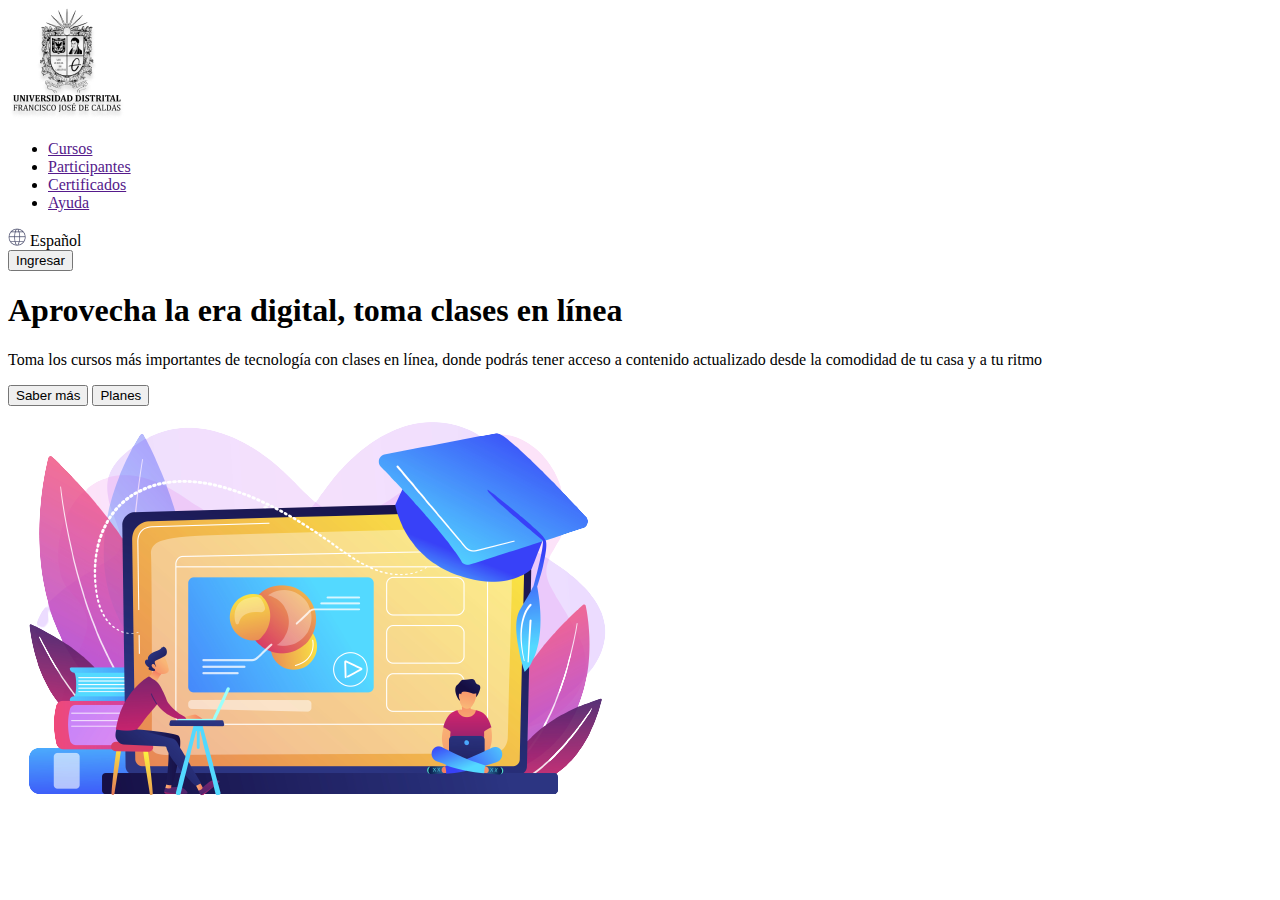
==== punto1-3/index.html @ 53bc2832 "Creación de secciones en main" ====
<!DOCTYPE html>
<html lang="en">
<head>
    <meta charset="UTF-8">
    <meta name="viewport" content="width=device-width, initial-scale=1.0">
    <title>Document</title>
</head>
<body>
    <header>
        <div class="header__navigator">
            <img src="./public/images/header-logo.png" alt="header logo">
            <nav>
                <ul>
                    <li><a href="">Cursos</a></li>
                    <li><a href="">Participantes</a></li>
                    <li><a href="">Certificados</a></li>
                    <li><a href="">Ayuda</a></li>
                </ul>
            </nav>
        </div>
        <div class="header__settings">
            <div class="languaje">
                <img src="./public/images/header-world.png" alt="header world">
                <span>Español</span>
            </div>
            <button>Ingresar</button>
        </div>
    </header>

    <main>
        <section id="banner">
            <div class="banner__info">
                <div class="banner_text">
                    <h1>Aprovecha la era digital, toma clases en línea</h1>
                    <p>Toma los cursos más importantes de tecnología con clases en línea, donde podrás tener acceso a contenido actualizado desde la comodidad de tu casa y a tu ritmo</p>
                </div>
                <div class="banner__buttons">
                    <button>Saber más</button>
                    <button>Planes</button>
                </div>
            </div>
            <img src="./public/images/banner-online.png" alt="banner online">
        </section>
        <section id="section-1"></section>
        <section id="section-2"></section>


    </main>
    
    <footer></footer>
</body>
</html>
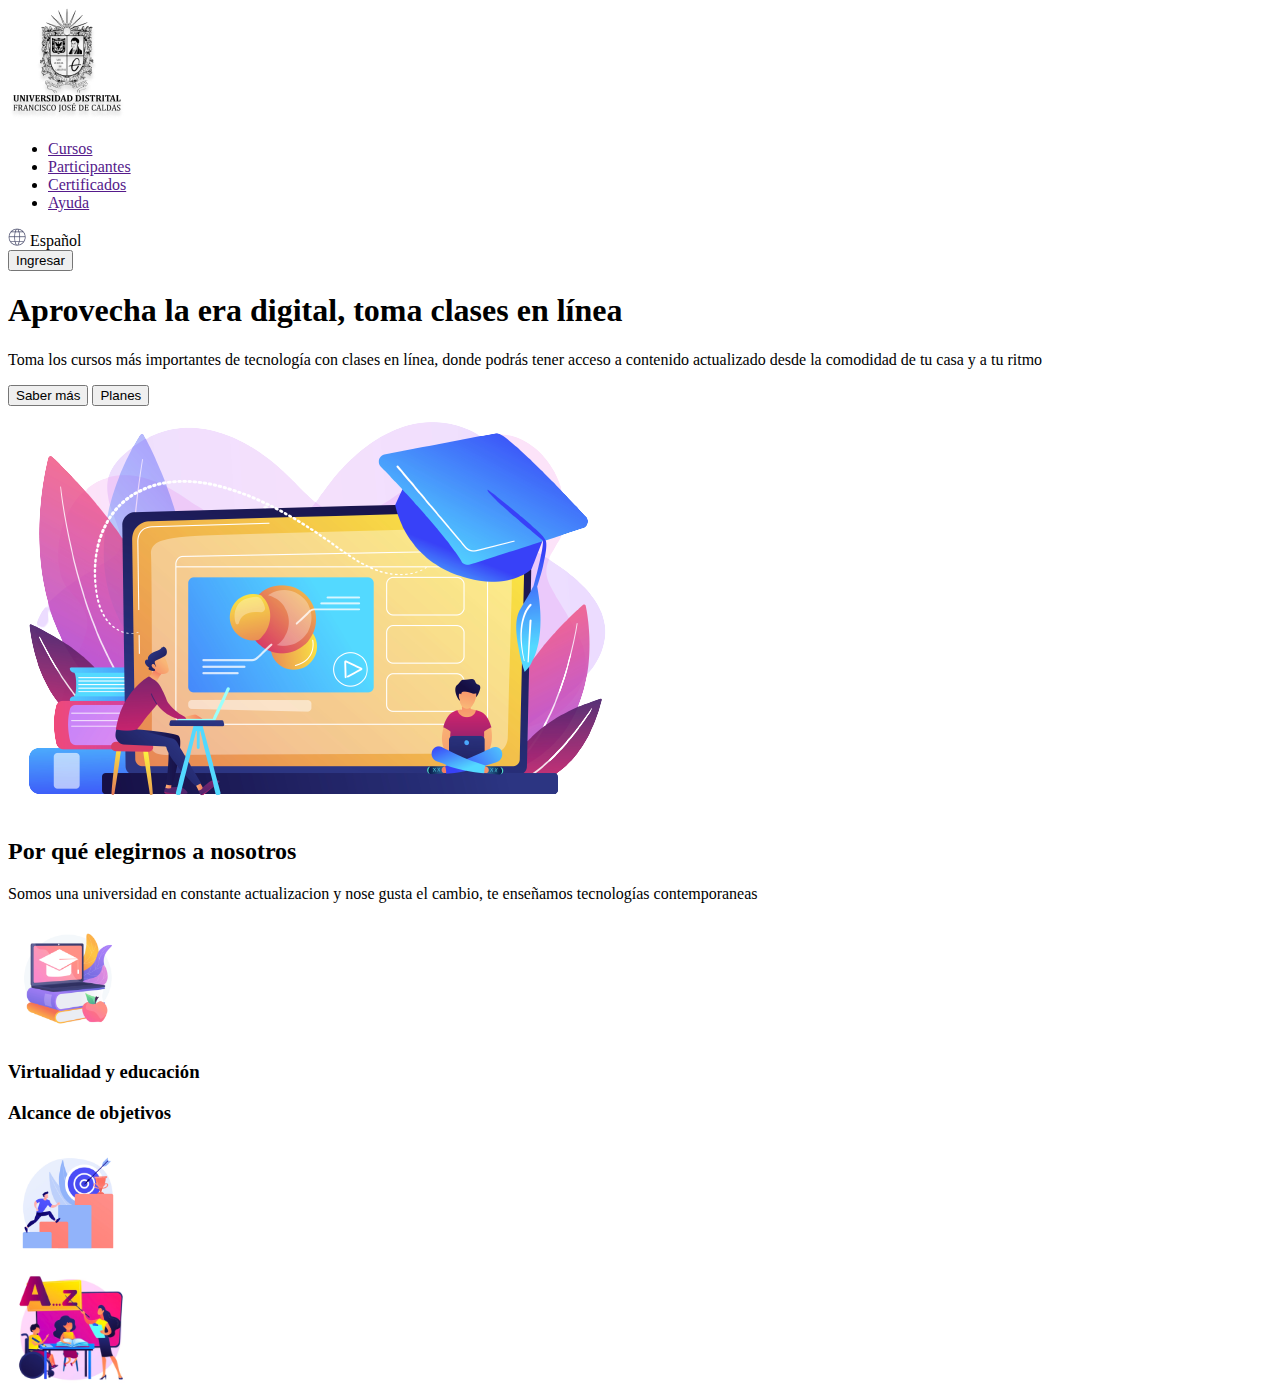
==== commit 6992a72d: "Creación de section 1 con html" ====
--- a/punto1-3/index.html
+++ b/punto1-3/index.html
@@ -41,10 +41,38 @@
             </div>
             <img src="./public/images/banner-online.png" alt="banner online">
         </section>
-        <section id="section-1"></section>
+        <section id="section-1">
+            <div class="section-1__info">
+                <h2>Por qué elegirnos a nosotros</h2>
+                <p>Somos una universidad en constante actualizacion y nose gusta el cambio, te enseñamos tecnologías contemporaneas</p>
+            </div>
+            <div class="card-1">
+                <img 
+                src="./public/images/section1-education.png" 
+                alt="eductaion"
+                width="120px"
+                height="120px"
+                >
+            </div>
+            <h3>Virtualidad y educación</h3>
+            <div class="card-2">
+                <h3>Alcance de objetivos</h3>
+                <img src="./public/images/section1-goals.png"
+                alt="goals"
+                width="120px"
+                height="120px"                
+                >
+            </div>
+            <div class="card-3">
+                <img 
+                src="./public/images/section1-teach.png" 
+                alt="teach"
+                width="120px"
+                height="120px"
+                >
+            </div>
+        </section>
         <section id="section-2"></section>
-
-
     </main>
     
     <footer></footer>
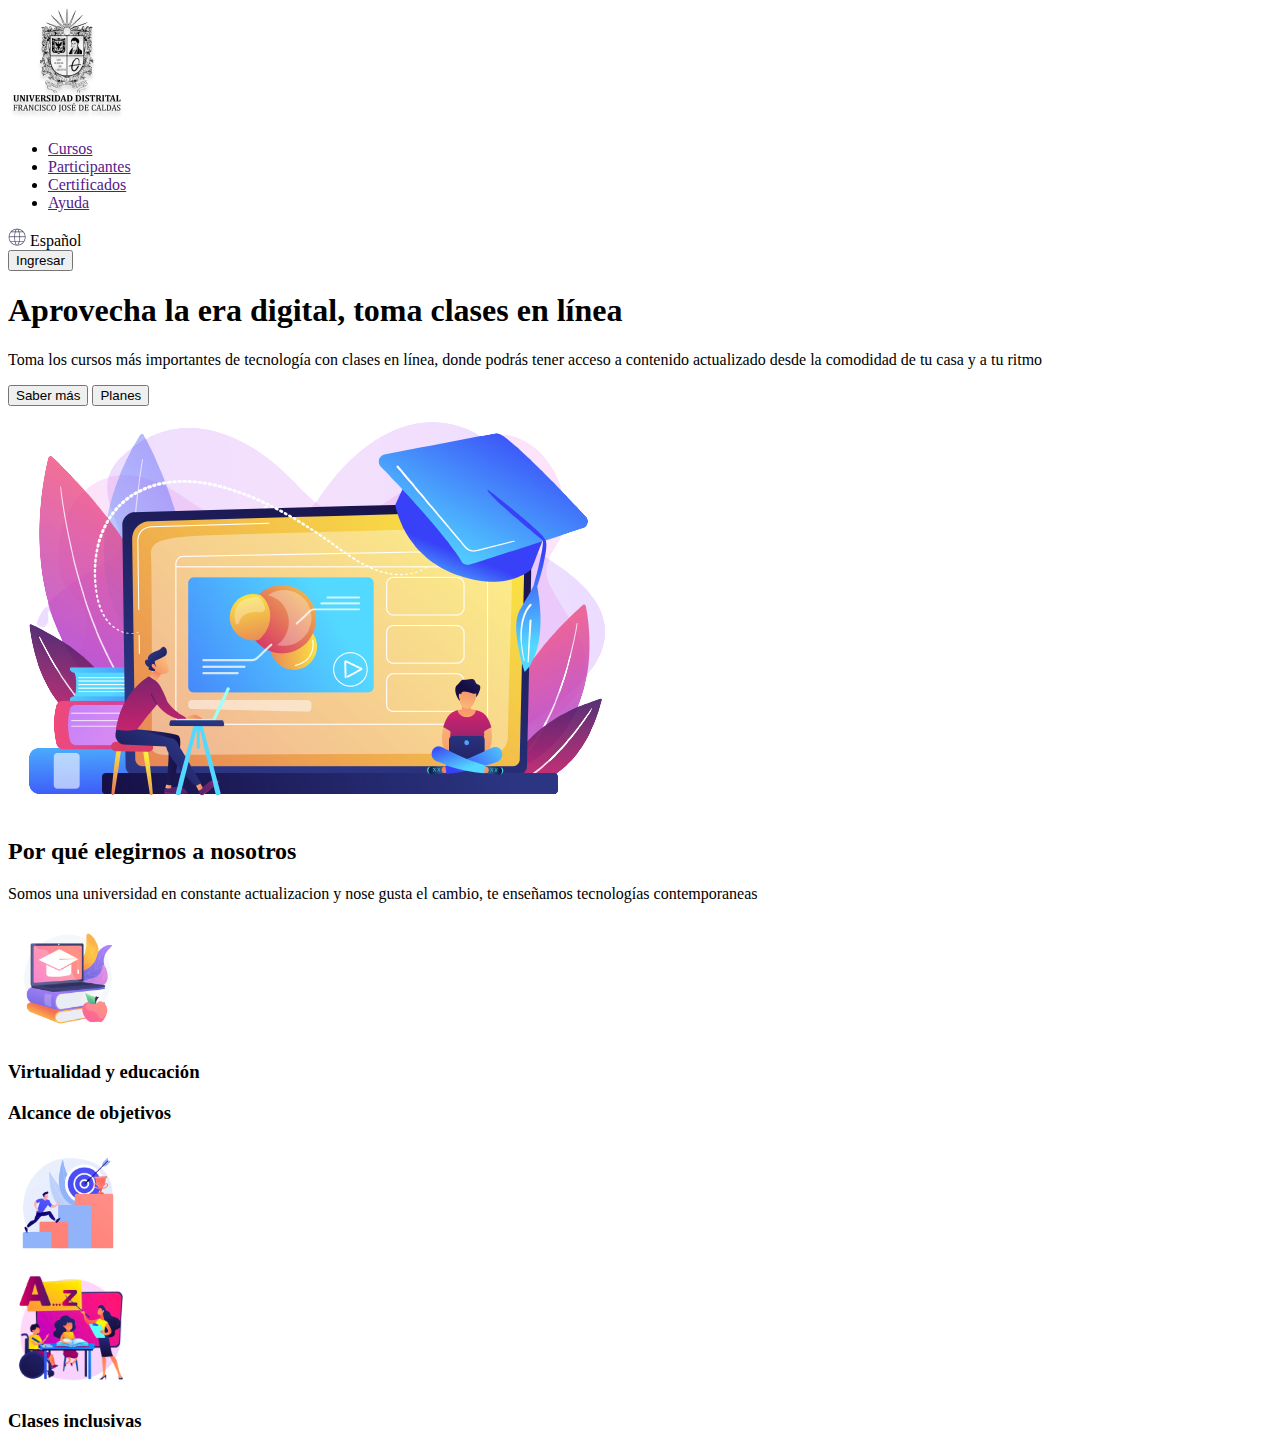
==== commit b3575ba6: "Creación de section 1 con html 02" ====
--- a/punto1-3/index.html
+++ b/punto1-3/index.html
@@ -69,8 +69,9 @@
                 alt="teach"
                 width="120px"
                 height="120px"
-                >
+                >                
             </div>
+            <h3>Clases inclusivas</h3>
         </section>
         <section id="section-2"></section>
     </main>
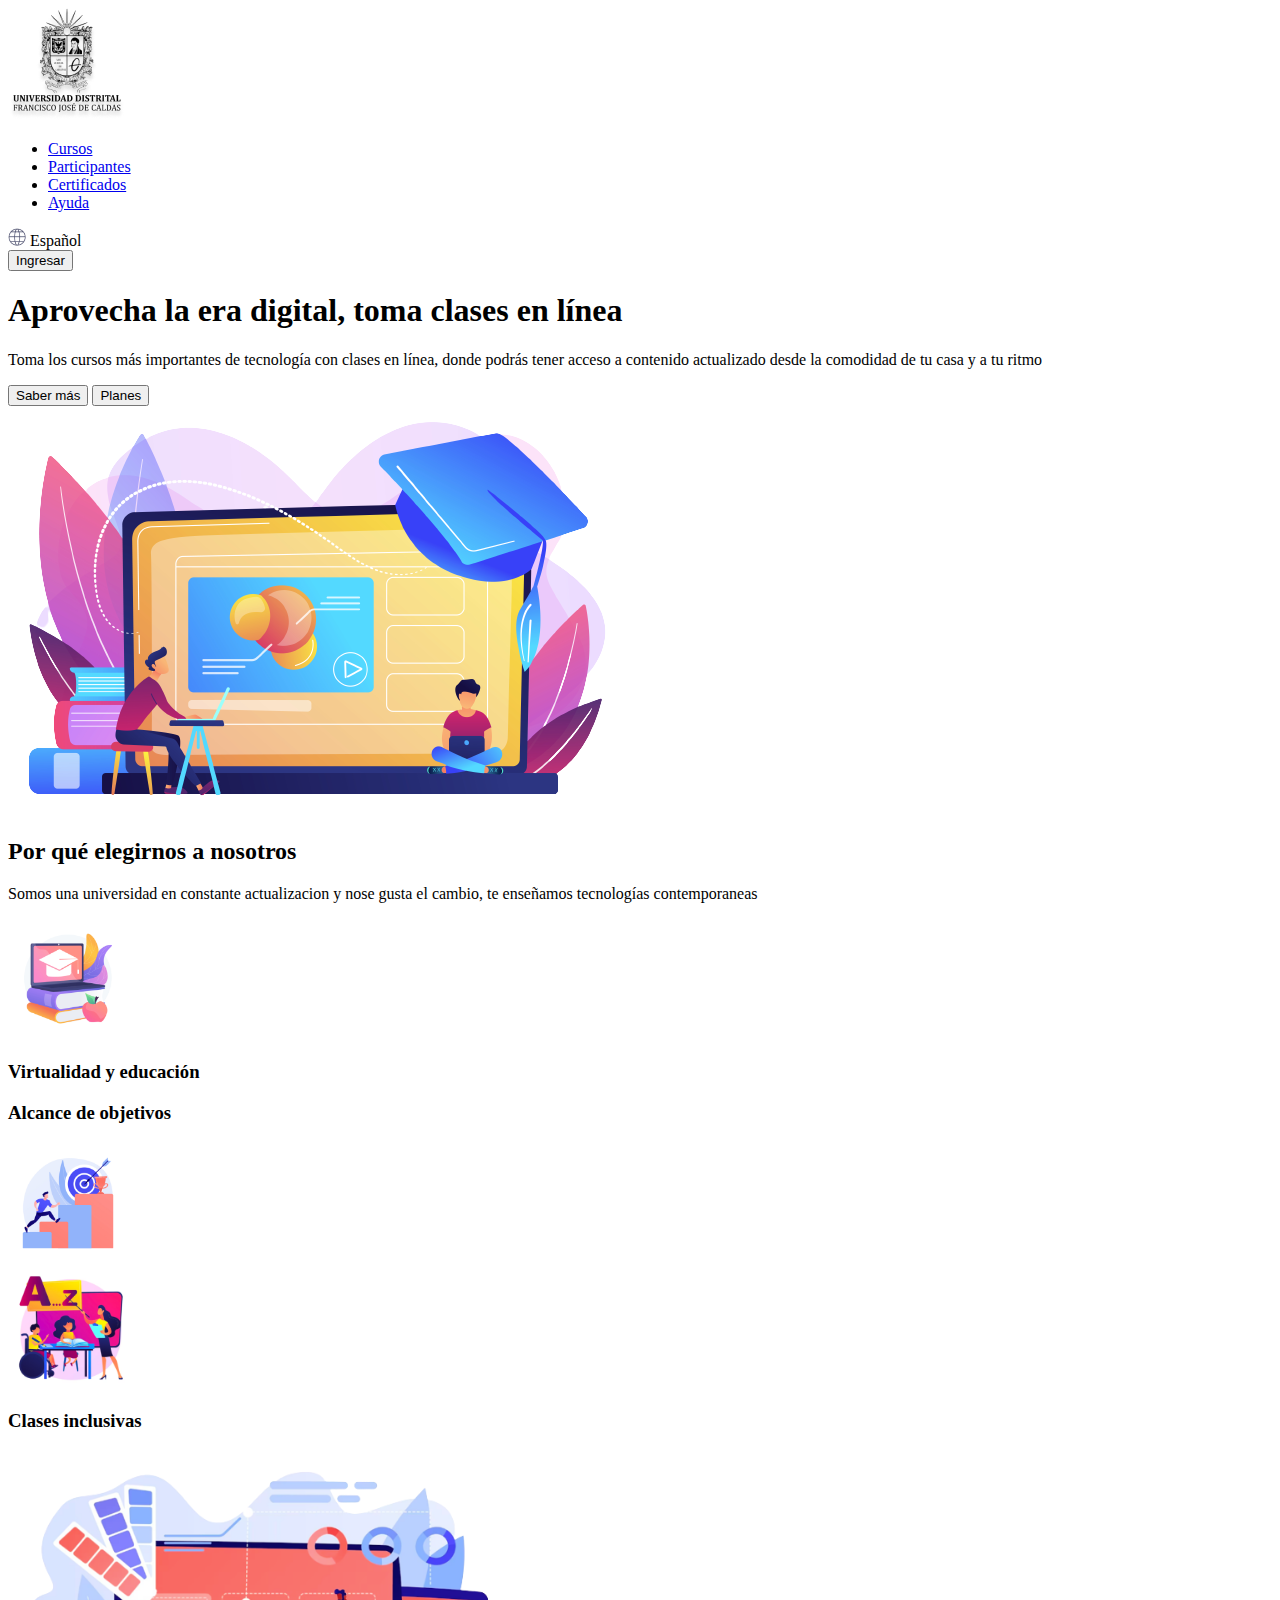
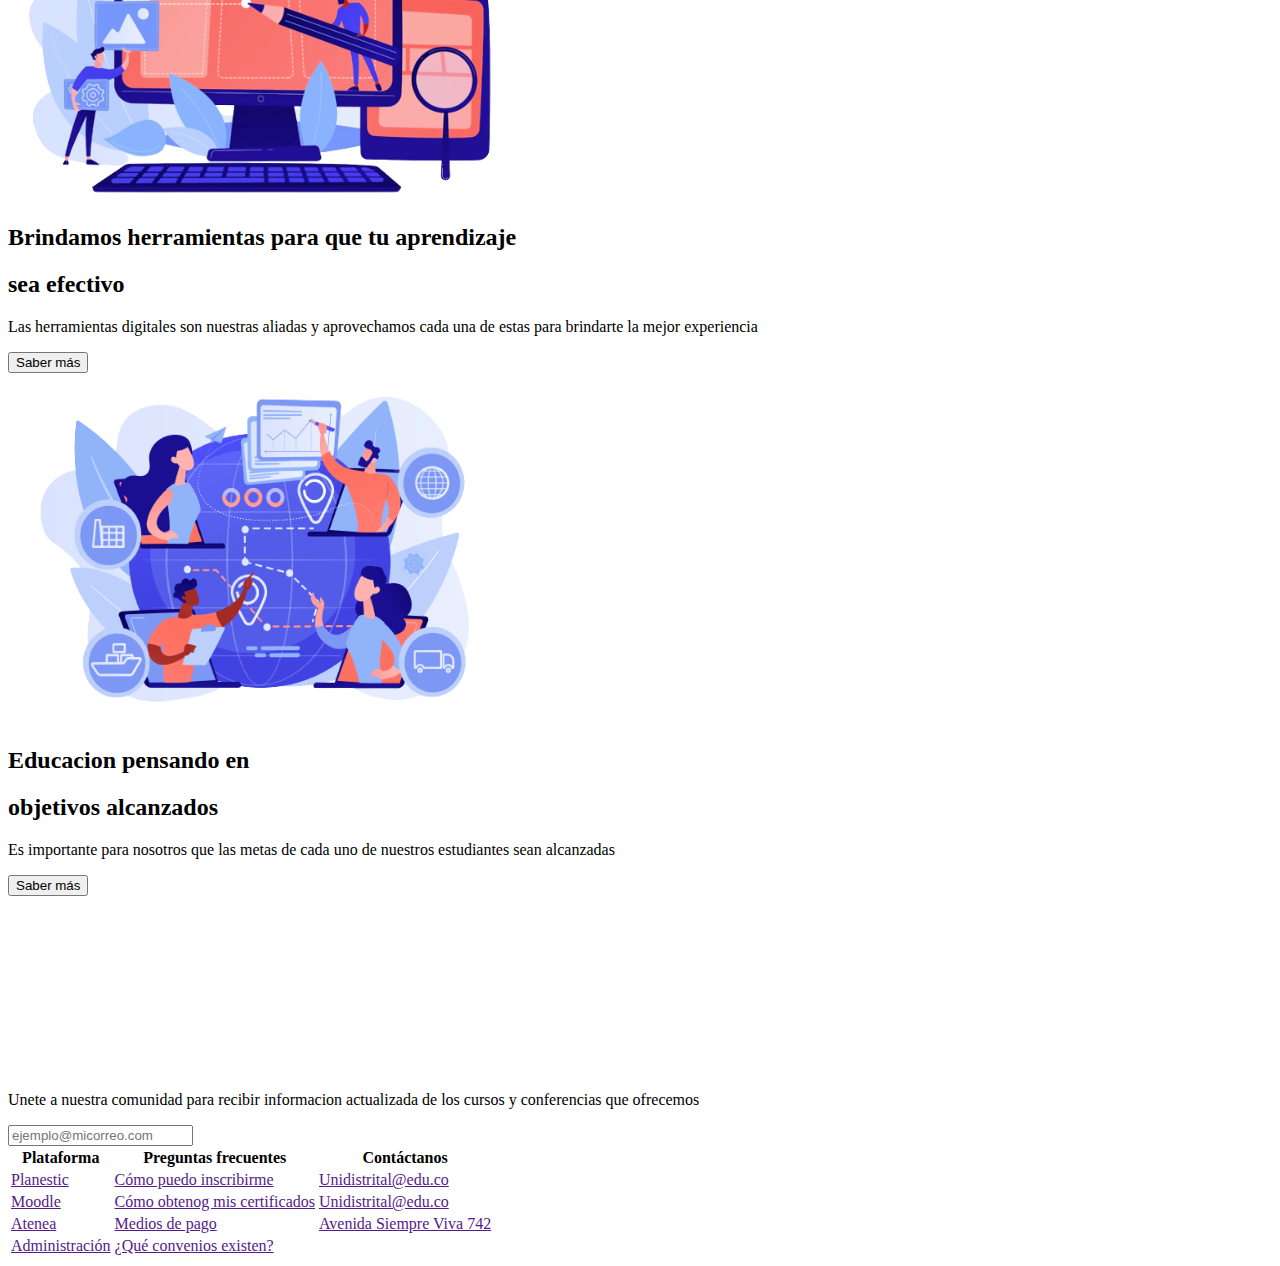
==== commit 496cfc7e: "Creación de section 1 con html 02" ====
--- a/punto1-3/index.html
+++ b/punto1-3/index.html
@@ -11,10 +11,10 @@
             <img src="./public/images/header-logo.png" alt="header logo">
             <nav>
                 <ul>
-                    <li><a href="">Cursos</a></li>
-                    <li><a href="">Participantes</a></li>
-                    <li><a href="">Certificados</a></li>
-                    <li><a href="">Ayuda</a></li>
+                    <li><a href="#banner">Cursos</a></li>
+                    <li><a href="#section-1">Participantes</a></li>
+                    <li><a href="#section-2">Certificados</a></li>
+                    <li><a href="#footer">Ayuda</a></li>
                 </ul>
             </nav>
         </div>
@@ -46,7 +46,7 @@
                 <h2>Por qué elegirnos a nosotros</h2>
                 <p>Somos una universidad en constante actualizacion y nose gusta el cambio, te enseñamos tecnologías contemporaneas</p>
             </div>
-            <div class="card-1">
+            <div class="section-1__card">
                 <img 
                 src="./public/images/section1-education.png" 
                 alt="eductaion"
@@ -55,7 +55,7 @@
                 >
             </div>
             <h3>Virtualidad y educación</h3>
-            <div class="card-2">
+            <div class="section-1__card">
                 <h3>Alcance de objetivos</h3>
                 <img src="./public/images/section1-goals.png"
                 alt="goals"
@@ -63,7 +63,7 @@
                 height="120px"                
                 >
             </div>
-            <div class="card-3">
+            <div class="section-1__card">
                 <img 
                 src="./public/images/section1-teach.png" 
                 alt="teach"
@@ -73,9 +73,90 @@
             </div>
             <h3>Clases inclusivas</h3>
         </section>
-        <section id="section-2"></section>
+        <section id="section-2">
+            <div class="section-2__info">
+                <img 
+                src="./public/images/section2-tools.png" 
+                alt="tools"
+                width="500px"
+                height="350px"
+                >
+            </div>
+            <h2>Brindamos herramientas para que tu aprendizaje</h2>
+            <h2>sea efectivo</h2>
+            <p>Las herramientas digitales son nuestras aliadas y aprovechamos cada una de estas para 
+                brindarte la mejor experiencia
+            </p>
+            <button>Saber más</button>
+            <div class="section-2__info">
+                <img 
+                src="./public/images/section2-goals.png" 
+                alt="goals"
+                width="500px"
+                height="350px"
+                >
+            </div>
+            <h2>Educacion pensando en</h2>
+            <h2>objetivos alcanzados</h2>
+            <p>Es importante para nosotros que las metas de cada uno de nuestros estudiantes sean alcanzadas
+            </p>
+            <button>Saber más</button>
+        </section>
     </main>
     
-    <footer></footer>
+    <footer id="footer">
+        <div class="footer__info">
+            <img 
+            src="./public/images/footer-logo.png" 
+            alt="logo"
+            width="200px"
+            height="175px"
+            >
+            <p>Unete a nuestra comunidad para recibir informacion actualizada de los cursos y conferencias que 
+                ofrecemos
+            </p>
+            <form action="">
+                <input type="email"
+                placeholder="ejemplo@micorreo.com"
+                name="user_email"
+                >
+            </form>
+
+        </div>
+        <div class="footer__list">
+            <table>
+                <thead>
+                    <tr>
+                        <th>Plataforma</th>
+                        <th>Preguntas frecuentes</th>
+                        <th>Contáctanos</th>
+                    </tr>
+                </thead>
+                <tbody>
+                    <tr>
+                        <td><a href="">Planestic</a></td>
+                        <td><a href="">Cómo puedo inscribirme</a></td>
+                        <td><a href="">Unidistrital@edu.co</a></td>
+                    </tr>
+                    <tr>
+                        <td><a href="">Moodle</a></td>
+                        <td><a href="">Cómo obtenog mis certificados</a></td>
+                        <td><a href="">Unidistrital@edu.co</a></td>
+                    </tr>
+                    <tr>
+                        <td><a href="">Atenea</a></td>
+                        <td><a href="">Medios de pago</a></td>
+                        <td><a href="">Avenida Siempre Viva 742</a></td>
+                    </tr>
+                    <tr>
+                        <td><a href="">Administración</a></td>
+                        <td><a href="">¿Qué convenios existen?</a></td>                        
+                    </tr>
+
+                </tbody>
+            </table>
+
+        </div>
+    </footer>
 </body>
 </html>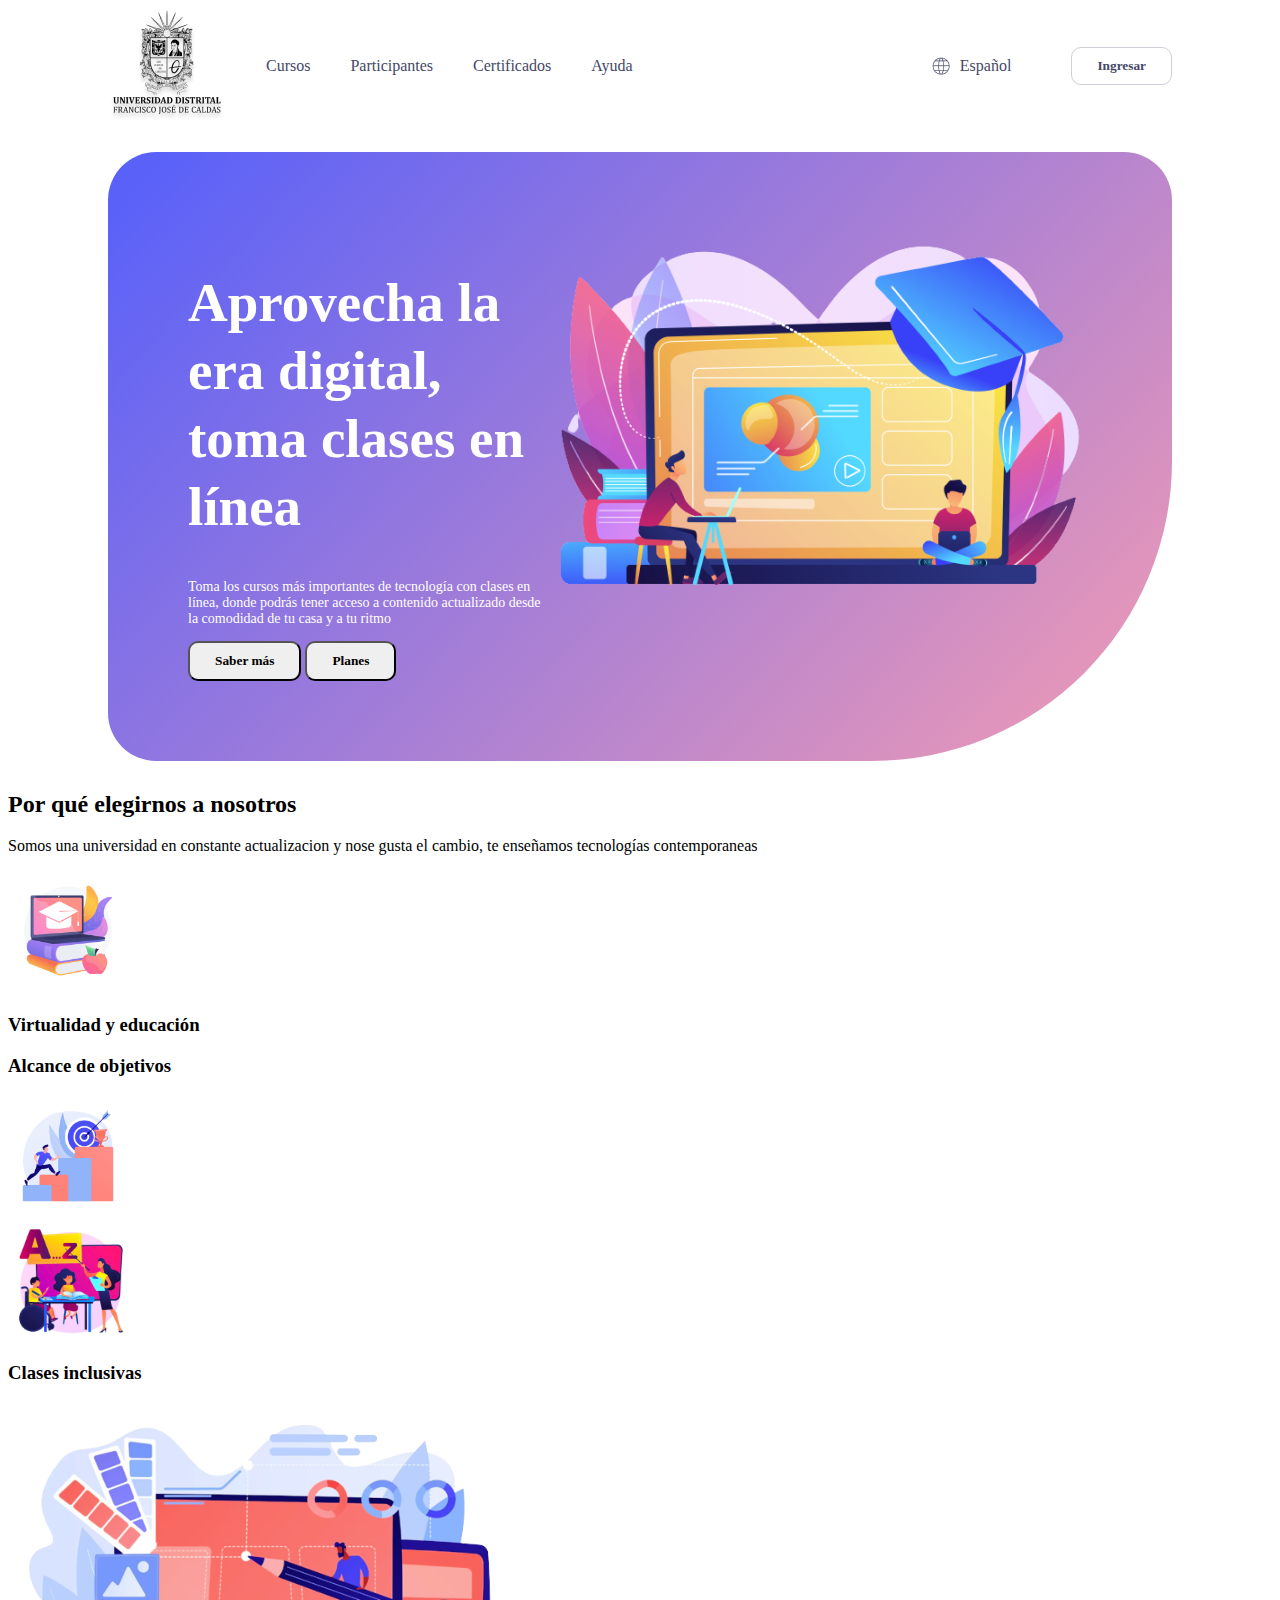
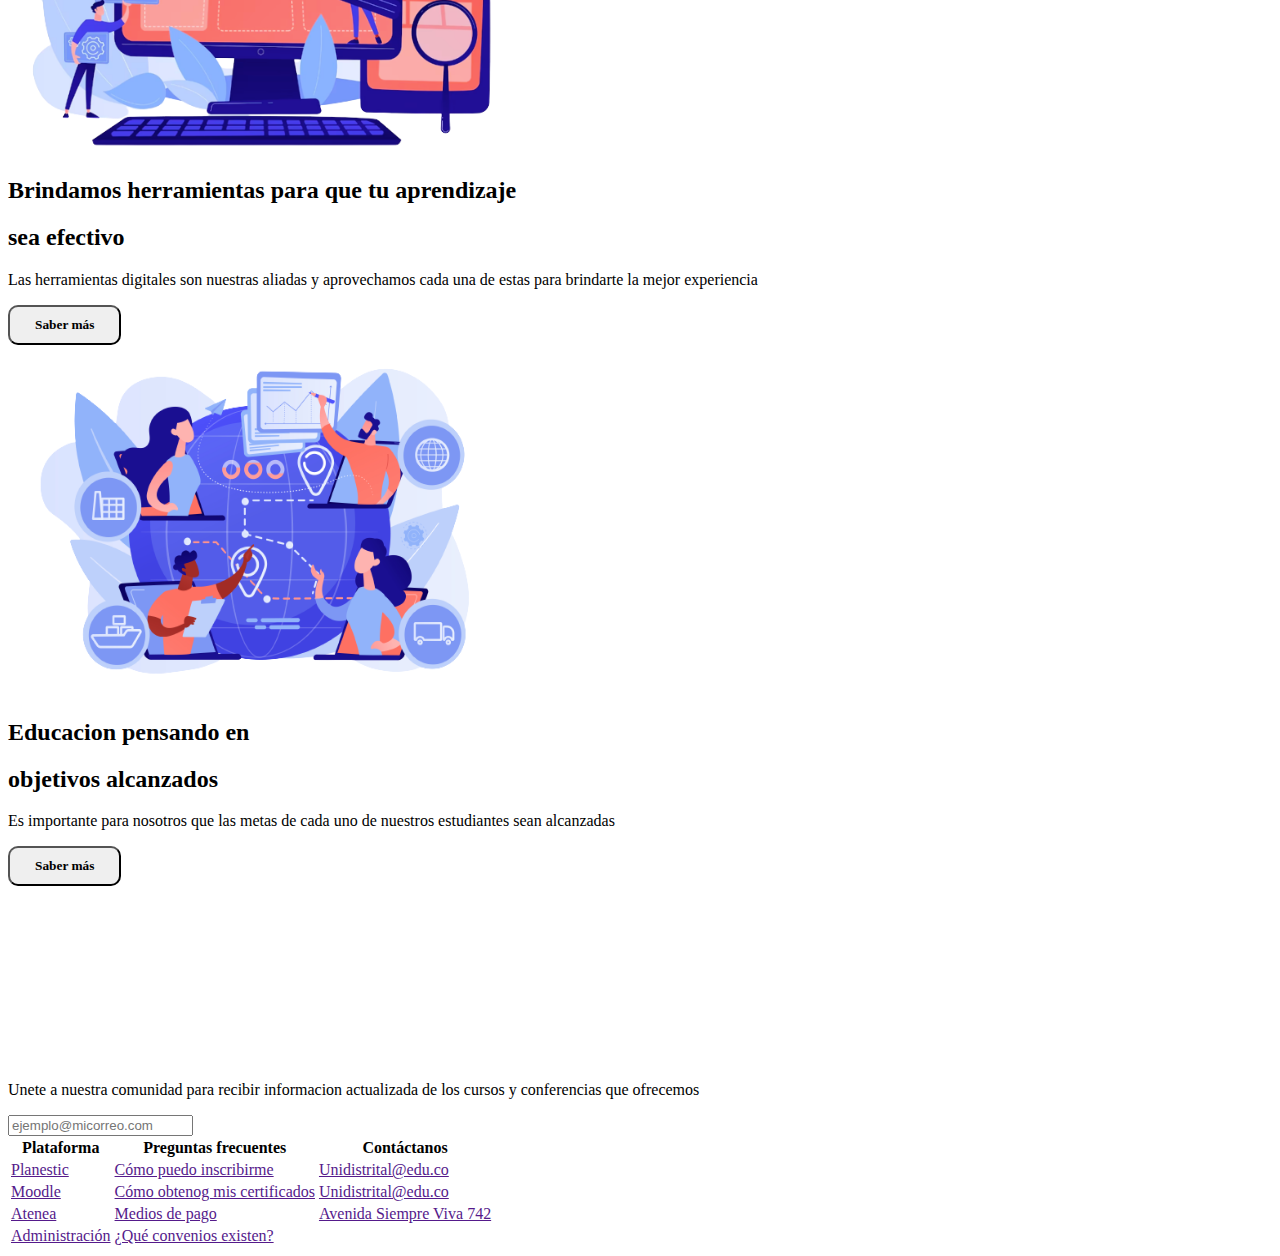
==== commit a38a1a88: "avance estilos" ====
--- a/punto1-3/index.html
+++ b/punto1-3/index.html
@@ -1,10 +1,16 @@
 <!DOCTYPE html>
 <html lang="en">
+
 <head>
     <meta charset="UTF-8">
-    <meta name="viewport" content="width=device-width, initial-scale=1.0">
+    <meta name="viewport" content="width=device-width, initial-scale=1.0">    
+    <link rel="stylesheet" href="./styles/header-styles.css">
+    <link rel="stylesheet" href="./styles/banner-styles.css">
+    <link rel="stylesheet" href="./styles/common-styles.css">
+    <link rel="stylesheet" href="https://indestructibletype.com/fonts/Jost.css" type="text/css" charset="utf-8" />
     <title>Document</title>
-</head>
+    </head>
+
 <body>
     <header>
         <div class="header__navigator">
@@ -19,7 +25,7 @@
             </nav>
         </div>
         <div class="header__settings">
-            <div class="languaje">
+            <div class="language">
                 <img src="./public/images/header-world.png" alt="header world">
                 <span>Español</span>
             </div>
@@ -30,9 +36,10 @@
     <main>
         <section id="banner">
             <div class="banner__info">
-                <div class="banner_text">
+                <div class="banner__texts">
                     <h1>Aprovecha la era digital, toma clases en línea</h1>
-                    <p>Toma los cursos más importantes de tecnología con clases en línea, donde podrás tener acceso a contenido actualizado desde la comodidad de tu casa y a tu ritmo</p>
+                    <p>Toma los cursos más importantes de tecnología con clases en línea, donde podrás tener acceso a
+                        contenido actualizado desde la comodidad de tu casa y a tu ritmo</p>
                 </div>
                 <div class="banner__buttons">
                     <button>Saber más</button>
@@ -44,57 +51,34 @@
         <section id="section-1">
             <div class="section-1__info">
                 <h2>Por qué elegirnos a nosotros</h2>
-                <p>Somos una universidad en constante actualizacion y nose gusta el cambio, te enseñamos tecnologías contemporaneas</p>
+                <p>Somos una universidad en constante actualizacion y nose gusta el cambio, te enseñamos tecnologías
+                    contemporaneas</p>
             </div>
             <div class="section-1__card">
-                <img 
-                src="./public/images/section1-education.png" 
-                alt="eductaion"
-                width="120px"
-                height="120px"
-                >
+                <img src="./public/images/section1-education.png" alt="eductaion" width="120px" height="120px">
             </div>
             <h3>Virtualidad y educación</h3>
             <div class="section-1__card">
                 <h3>Alcance de objetivos</h3>
-                <img src="./public/images/section1-goals.png"
-                alt="goals"
-                width="120px"
-                height="120px"                
-                >
+                <img src="./public/images/section1-goals.png" alt="goals" width="120px" height="120px">
             </div>
             <div class="section-1__card">
-                <img 
-                src="./public/images/section1-teach.png" 
-                alt="teach"
-                width="120px"
-                height="120px"
-                >                
+                <img src="./public/images/section1-teach.png" alt="teach" width="120px" height="120px">
             </div>
             <h3>Clases inclusivas</h3>
         </section>
         <section id="section-2">
             <div class="section-2__info">
-                <img 
-                src="./public/images/section2-tools.png" 
-                alt="tools"
-                width="500px"
-                height="350px"
-                >
+                <img src="./public/images/section2-tools.png" alt="tools" width="500px" height="350px">
             </div>
             <h2>Brindamos herramientas para que tu aprendizaje</h2>
             <h2>sea efectivo</h2>
-            <p>Las herramientas digitales son nuestras aliadas y aprovechamos cada una de estas para 
+            <p>Las herramientas digitales son nuestras aliadas y aprovechamos cada una de estas para
                 brindarte la mejor experiencia
             </p>
             <button>Saber más</button>
             <div class="section-2__info">
-                <img 
-                src="./public/images/section2-goals.png" 
-                alt="goals"
-                width="500px"
-                height="350px"
-                >
+                <img src="./public/images/section2-goals.png" alt="goals" width="500px" height="350px">
             </div>
             <h2>Educacion pensando en</h2>
             <h2>objetivos alcanzados</h2>
@@ -103,23 +87,15 @@
             <button>Saber más</button>
         </section>
     </main>
-    
+
     <footer id="footer">
         <div class="footer__info">
-            <img 
-            src="./public/images/footer-logo.png" 
-            alt="logo"
-            width="200px"
-            height="175px"
-            >
-            <p>Unete a nuestra comunidad para recibir informacion actualizada de los cursos y conferencias que 
+            <img src="./public/images/footer-logo.png" alt="logo" width="200px" height="175px">
+            <p>Unete a nuestra comunidad para recibir informacion actualizada de los cursos y conferencias que
                 ofrecemos
             </p>
             <form action="">
-                <input type="email"
-                placeholder="ejemplo@micorreo.com"
-                name="user_email"
-                >
+                <input type="email" placeholder="ejemplo@micorreo.com" name="user_email">
             </form>
 
         </div>
@@ -150,13 +126,13 @@
                     </tr>
                     <tr>
                         <td><a href="">Administración</a></td>
-                        <td><a href="">¿Qué convenios existen?</a></td>                        
+                        <td><a href="">¿Qué convenios existen?</a></td>
                     </tr>
-
                 </tbody>
             </table>
 
         </div>
     </footer>
 </body>
+
 </html>--- a/punto1-3/styles/header-styles.css
+++ b/punto1-3/styles/header-styles.css
@@ -0,0 +1,43 @@
+header {
+    display: flex;
+    margin: 10px 100px;
+    justify-content: space-between;
+}
+.header__navigator {
+    display: flex;
+    align-items: center;
+}
+
+ul {
+    display: flex;
+    gap: 40px;
+    list-style: none;
+}
+
+nav a {
+    color: #454868;
+    text-decoration: none;
+    font-weight: 500;
+}
+
+.header__settings {
+    display: flex;
+    gap: 60px;
+    align-items: center;
+}
+
+.language {
+    display: flex;
+    align-items: center;
+    font-family: 'Jost';
+    gap: 10px;
+
+    font-weight: 300;
+    color: #454868;
+}
+
+header button {
+    background: transparent;
+    border: 1px solid #45486843;
+    color: #454868;
+}--- a/punto1-3/styles/banner-styles.css
+++ b/punto1-3/styles/banner-styles.css
@@ -0,0 +1,26 @@
+#banner {
+    display: flex;
+    margin: 30px 100px;
+    padding: 80px;
+    background: linear-gradient(313deg, #EE9AB5 3.28%, #5961F9 97.04%);
+    border-radius: 48px 48px 300px 48px;    
+}
+
+h1 {
+    font-family: 'Jost';
+    color: white;
+    font-size: 55px;
+    line-height: 124%;
+    letter-spacing: -1%;
+}
+
+#banner img {
+    width: 550px;
+    height: 370px;
+}
+
+.banner__texts p {
+    font-family: 'Jost';
+    color: white;
+    font-size: 14px;
+}--- a/punto1-3/styles/common-styles.css
+++ b/punto1-3/styles/common-styles.css
@@ -0,0 +1,11 @@
+a {
+    font-family: 'Jost';
+}
+
+button {
+    padding: 10px 25px;
+    font-family: 'Jost';
+    font-weight: bold;
+    border-radius: 10px;
+    cursor: pointer;
+}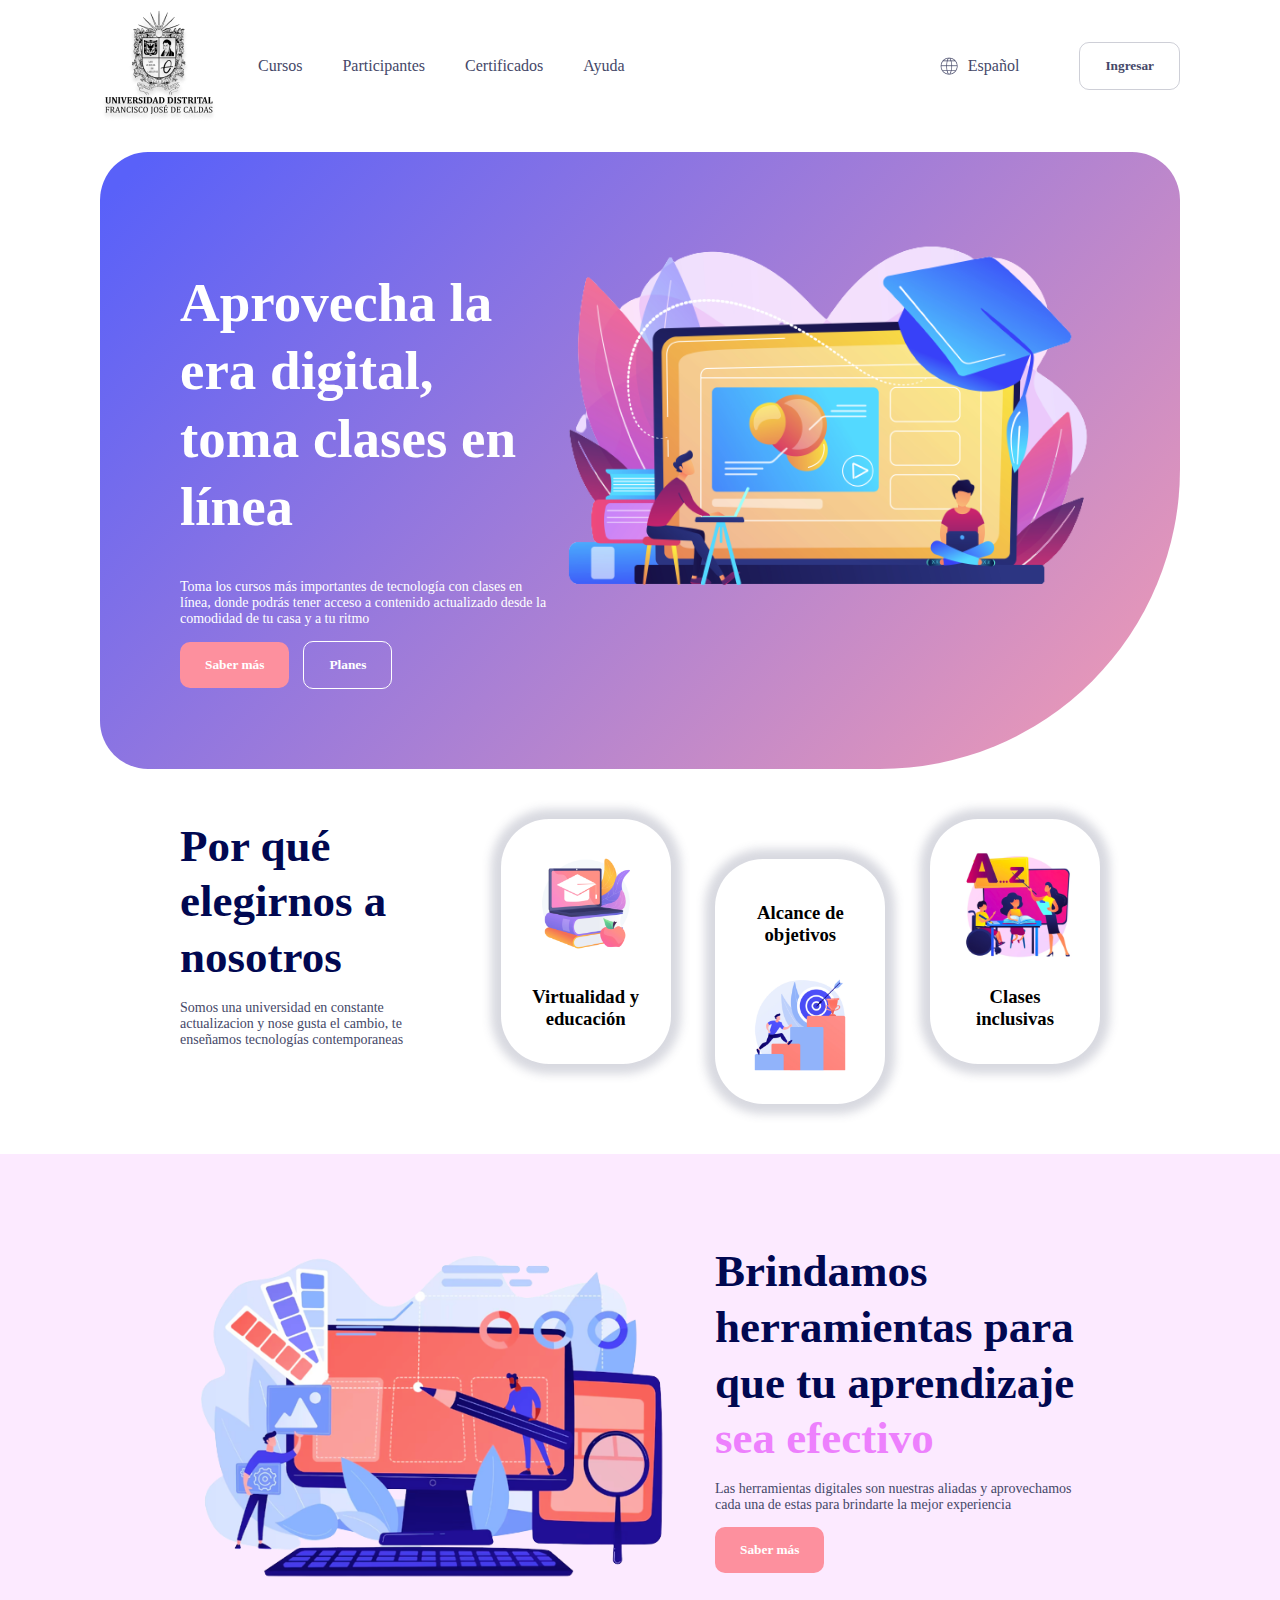
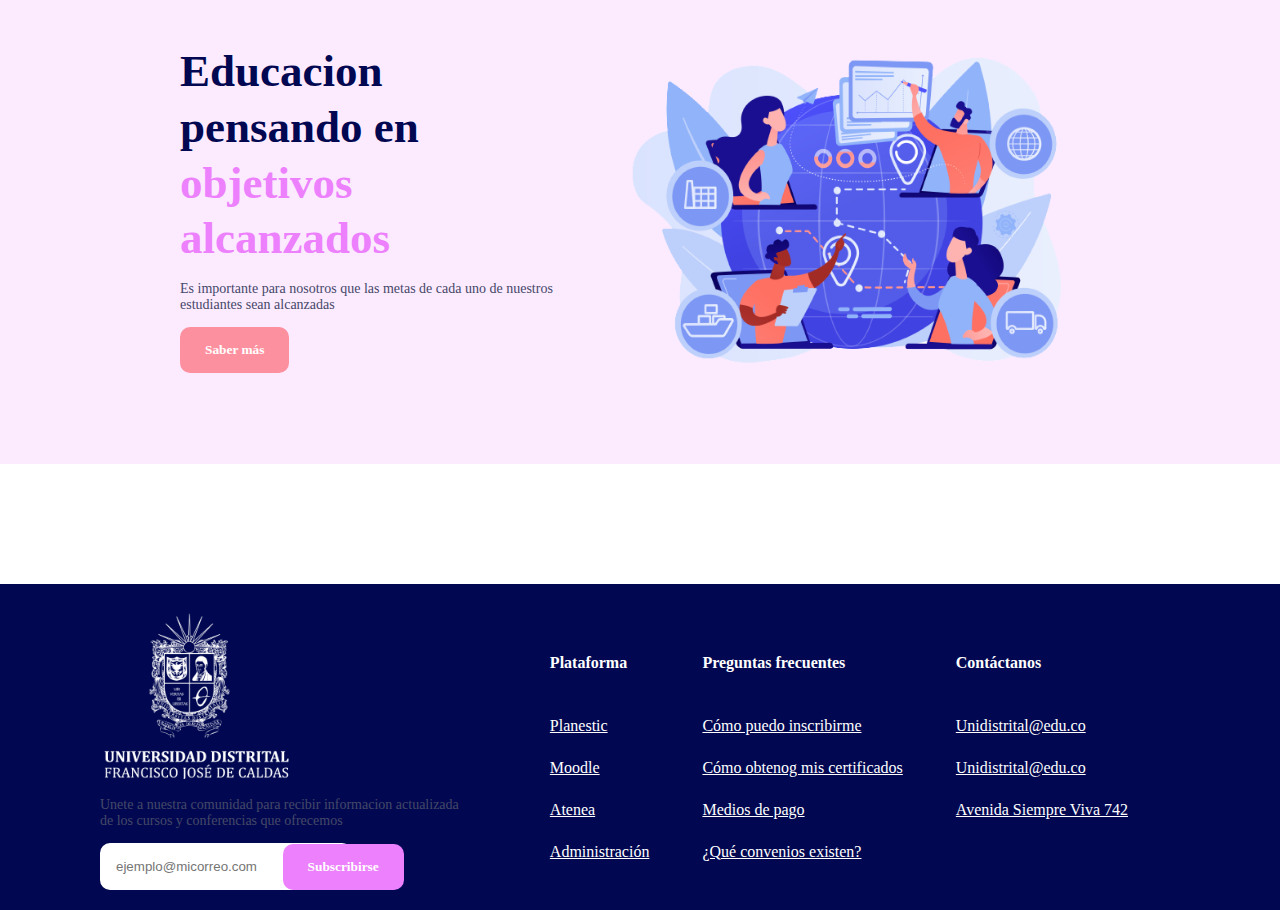
==== commit 72c96bd3: "terminación punto 3" ====
--- a/punto1-3/index.html
+++ b/punto1-3/index.html
@@ -3,13 +3,16 @@
 
 <head>
     <meta charset="UTF-8">
-    <meta name="viewport" content="width=device-width, initial-scale=1.0">    
+    <meta name="viewport" content="width=device-width, initial-scale=1.0">
     <link rel="stylesheet" href="./styles/header-styles.css">
     <link rel="stylesheet" href="./styles/banner-styles.css">
     <link rel="stylesheet" href="./styles/common-styles.css">
     <link rel="stylesheet" href="https://indestructibletype.com/fonts/Jost.css" type="text/css" charset="utf-8" />
+    <link rel="stylesheet" href="./styles/section-1-styles.css">
+    <link rel="stylesheet" href="./styles/section-2-styles.css">
+    <link rel="stylesheet" href="./styles/footer-styles.css">
     <title>Document</title>
-    </head>
+</head>
 
 <body>
     <header>
@@ -42,8 +45,8 @@
                         contenido actualizado desde la comodidad de tu casa y a tu ritmo</p>
                 </div>
                 <div class="banner__buttons">
-                    <button>Saber más</button>
-                    <button>Planes</button>
+                    <button class="button--orange">Saber más</button>
+                    <button class="button--transparent">Planes</button>
                 </div>
             </div>
             <img src="./public/images/banner-online.png" alt="banner online">
@@ -56,35 +59,45 @@
             </div>
             <div class="section-1__card">
                 <img src="./public/images/section1-education.png" alt="eductaion" width="120px" height="120px">
+                <h3>Virtualidad y educación</h3>
             </div>
-            <h3>Virtualidad y educación</h3>
-            <div class="section-1__card">
+
+            <div class="section-1__card section-1__card-down">
                 <h3>Alcance de objetivos</h3>
                 <img src="./public/images/section1-goals.png" alt="goals" width="120px" height="120px">
+
             </div>
             <div class="section-1__card">
                 <img src="./public/images/section1-teach.png" alt="teach" width="120px" height="120px">
+                <h3>Clases inclusivas</h3>
             </div>
-            <h3>Clases inclusivas</h3>
+
         </section>
         <section id="section-2">
             <div class="section-2__info">
                 <img src="./public/images/section2-tools.png" alt="tools" width="500px" height="350px">
+                <div>
+                    <h2>Brindamos herramientas para que tu aprendizaje</h2>
+                    <h2 class="title__pink">sea efectivo</h2>
+                    <p>Las herramientas digitales son nuestras aliadas y aprovechamos cada una de estas para
+                        brindarte la mejor experiencia</p>
+                    <button class="button--orange">Saber más</button>
+                </div>
+
             </div>
-            <h2>Brindamos herramientas para que tu aprendizaje</h2>
-            <h2>sea efectivo</h2>
-            <p>Las herramientas digitales son nuestras aliadas y aprovechamos cada una de estas para
-                brindarte la mejor experiencia
-            </p>
-            <button>Saber más</button>
+
             <div class="section-2__info">
+                <div>
+                    <h2>Educacion pensando en</h2>
+                    <h2 class="title__pink">objetivos alcanzados </h2>
+                    <p>Es importante para nosotros que las metas de cada uno de nuestros estudiantes sean alcanzadas</p>
+                    <button class="button--orange">Saber más</button>
+                </div>
+
                 <img src="./public/images/section2-goals.png" alt="goals" width="500px" height="350px">
             </div>
-            <h2>Educacion pensando en</h2>
-            <h2>objetivos alcanzados</h2>
-            <p>Es importante para nosotros que las metas de cada uno de nuestros estudiantes sean alcanzadas
-            </p>
-            <button>Saber más</button>
+
+
         </section>
     </main>
 
@@ -95,7 +108,12 @@
                 ofrecemos
             </p>
             <form action="">
-                <input type="email" placeholder="ejemplo@micorreo.com" name="user_email">
+                <input 
+                type="email" 
+                placeholder="ejemplo@micorreo.com" 
+                name="user_email"
+                >
+                <button>Subscribirse</button>
             </form>
 
         </div>
--- a/punto1-3/styles/banner-styles.css
+++ b/punto1-3/styles/banner-styles.css
@@ -19,8 +19,13 @@
     height: 370px;
 }
 
-.banner__texts p {
-    font-family: 'Jost';
+.banner__texts p {    
+    color: white;    
+}
+
+.button--transparent {
+    background-color: transparent;
     color: white;
-    font-size: 14px;
+    border: 1px solid;
+    margin-left: 10px;
 }--- a/punto1-3/styles/common-styles.css
+++ b/punto1-3/styles/common-styles.css
@@ -1,11 +1,36 @@
+body {
+    margin: 0px;
+}
+
 a {
     font-family: 'Jost';
 }
 
 button {
-    padding: 10px 25px;
+    padding: 15px 25px;
     font-family: 'Jost';
     font-weight: bold;
     border-radius: 10px;
     cursor: pointer;
-}+}
+
+p {
+    font-family: 'Jost';
+    color: #454868;
+    font-size: 14px;
+}
+
+.button--orange {
+    background-color: #fd909e;
+    color: white;
+    border: none;
+}
+
+h2 {
+    font-family: 'Jost';
+    font-size: 45px;
+    color: #010851;
+    line-height: 124%;
+    letter-spacing: -1%;
+    margin: 0;
+}
--- a/punto1-3/styles/section-1-styles.css
+++ b/punto1-3/styles/section-1-styles.css
@@ -0,0 +1,30 @@
+#section-1 {
+    display: flex;
+    margin: 50px 180px;
+    justify-content: space-between;
+}
+
+.section-1__info {
+    width: 30%;
+}
+
+.section-1__info p {
+    color: #454868;
+}
+
+.section-1__card {
+    width: min-content;
+    height: 195px;
+    text-align: center;
+    border-radius: 48px;
+    padding: 25px;
+    box-shadow: 0px 0px 10px 10px #45486835;
+}
+
+.section-1__card-down {
+    margin-top: 40px;
+}
+
+h3 {
+    font-family: 'Jost';
+}--- a/punto1-3/styles/section-2-styles.css
+++ b/punto1-3/styles/section-2-styles.css
@@ -0,0 +1,15 @@
+#section-2 {
+    background-color: #ec80fd2b;
+    padding: 30px 180px;
+}
+
+.section-2__info {
+    display: flex;
+    align-items: center;
+    gap: 35px;
+    margin: 50px 0px;
+}
+
+.title__pink {
+    color: #ED80FD;
+}--- a/punto1-3/styles/footer-styles.css
+++ b/punto1-3/styles/footer-styles.css
@@ -0,0 +1,52 @@
+footer {
+    display: flex;
+    justify-content: space-between;
+    align-items: center;
+    margin-top: 120px;
+    padding: 20px 100px;
+    background-color: #010851;
+    color: white;
+
+}
+
+.footer__info {
+    width: 34%;
+}
+
+form button {
+    background-color: #ED80FD;
+    color: white;
+    border: none;
+}
+
+input {
+    padding: 16px;
+    width: 220px;
+    margin-right: -20%;
+
+    border: none;
+    border-radius: 10px;
+    color: #45486896;
+}
+
+table {
+    font-family: 'Jost';
+    text-align: left;
+    
+}
+
+th {
+    height: 80px;
+}
+
+tr {
+    height: 40px;
+}
+
+td {
+    padding-right: 50px;
+}
+
+td a {
+    color: white;
+}
